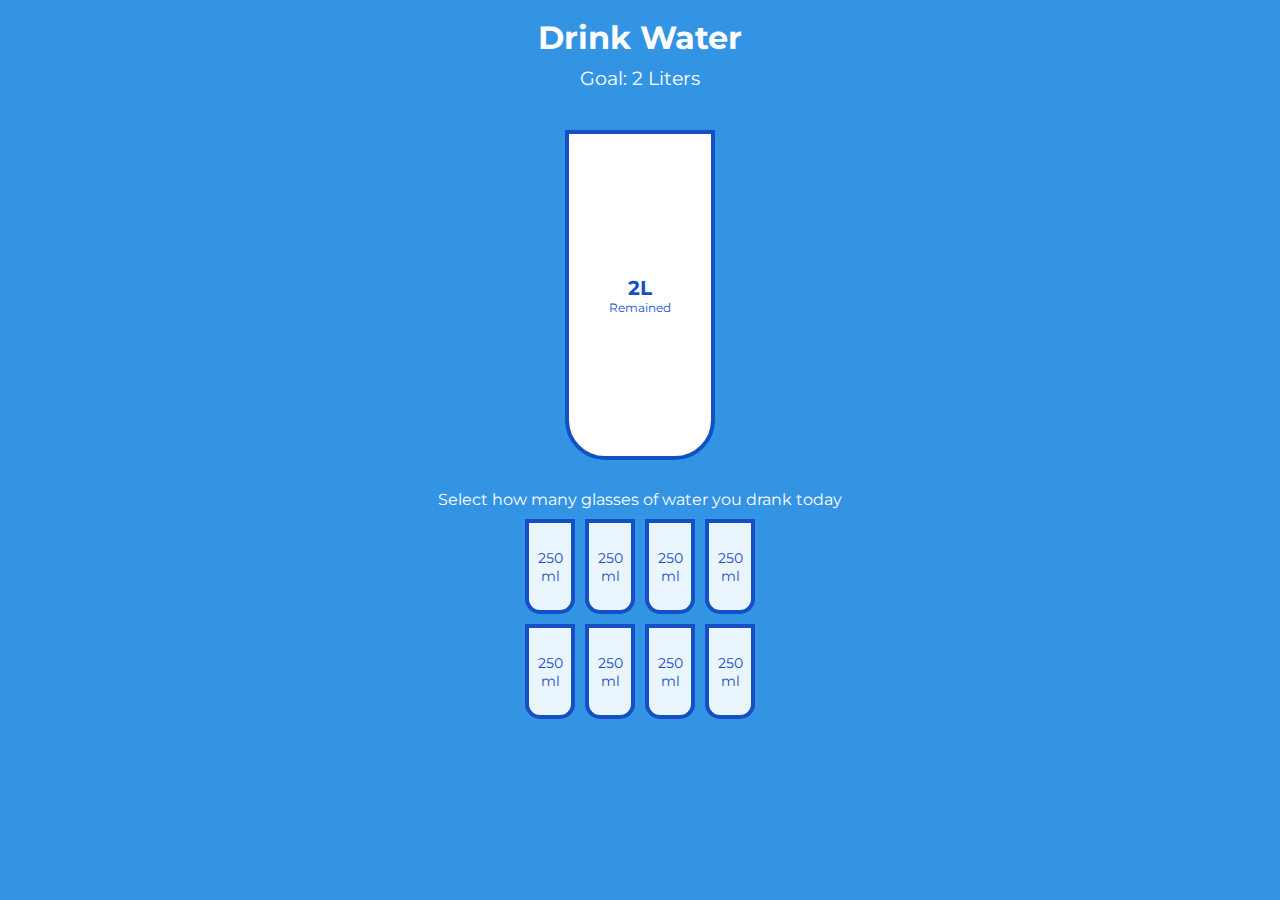
==== Drink Water/index.html @ d78c8288 "First Commit" ====
<!DOCTYPE html>
<html lang="en">
<head>
    <meta charset="UTF-8">
    <meta http-equiv="X-UA-Compatible" content="IE=edge">
    <meta name="viewport" content="width=device-width, initial-scale=1.0">
    <link rel = "stylesheet" href = "style.css"/>
    <title>Drink Water</title>
</head>
<body>
    <h1>Drink Water</h1>
    <h3>Goal: 2 Liters</h3>

    <div class="cup">
        <div class= "remained" id="remained">
            <span id="liters">2L</span>
            <small>Remained</small>
        </div>
        <div class="percentage" id="percentage"></div>
    </div>

    <p class="text">Select how many glasses of water you drank today</p> 
    <div class="cups">
        <div class="cup cup-small">250 ml</div>
        <div class="cup cup-small">250 ml</div>
        <div class="cup cup-small">250 ml</div>
        <div class="cup cup-small">250 ml</div>
        <div class="cup cup-small">250 ml</div>
        <div class="cup cup-small">250 ml</div>
        <div class="cup cup-small">250 ml</div>
        <div class="cup cup-small">250 ml</div>
    </div>            
    <script src = "script.js"></script>
</body>
</html>
---- Drink Water/style.css ----
@import url('https://fonts.googleapis.com/css2?family=Montserrat:400;600&display=swap');

:root{
    --border-color:#144fc6;
    --fill-color:#6ab3f8;
}


*{
    box-sizing: border-box;
}
body{
    background-color: #3494e4;
    color:white;
    font-family: 'Montserrat', sans-serif;
    display: flex;
    flex-direction: column;
    align-items: center;
    margin-bottom:40px;
}

h1{
    margin: 10px 0 0;
}

h3{
    font-weight: 400;
    margin: 10px 0;
}

.cup{
    background-color: white;
    border: 4px solid var(--border-color);
    color:var(--border-color);
    border-radius: 0 0 40px 40px;
    height: 330px;
    width:150px;
    margin: 30px 0;
    display: flex;
    flex-direction: column;
    overflow: hidden;
}

.cup.cup-small{
    width:50px;
    height:95px;
    border-radius: 0 0 15px 15px;
    background-color: rgba(255,255,255,0.9);
    cursor: pointer;
    font-size: 14px;
    align-items: center;
    justify-content: center;
    text-align: center;
    margin: 5px;
    transition: 0.3s ease;
}

.cup.cup-small.full{
    background-color: var(--fill-color);
    color:white;
}

.cups{
    display: flex;
    flex-wrap: wrap;
    width:280px;
    align-items: center;
    justify-content: center;
}

.remained{
    display: flex;
    align-items: center;
    justify-content: center;
    text-align: center;
    flex-direction: column;
    flex: 1;
    transition: 0.3s ease;
}

.remained span{
    font-size: 20px;
    font-weight: bold;
}

.remained small{
    font-size: 12px;
}

.percentage{
    background-color: var(--fill-color);
    display: flex;
    align-items: center;
    font-size: 30px;
    justify-content: center;
    font-weight: bold;
    height:0;
    transition: 0.3s ease;
}

.text{
    text-align: center;
    margin: 0 0 5px;
}
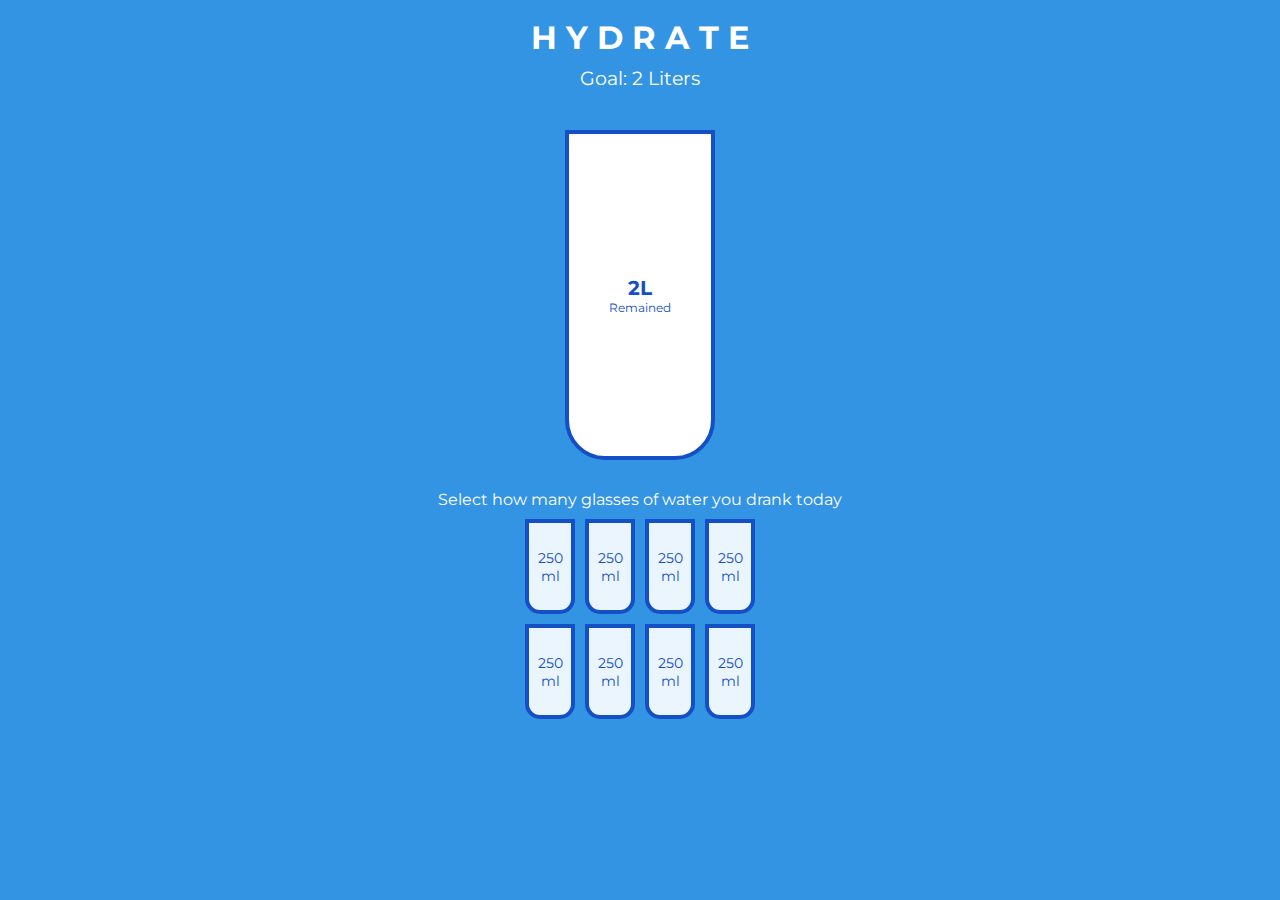
==== commit b3dafd95: "Updates to canvas and water demo" ====
--- a/Drink Water/index.html
+++ b/Drink Water/index.html
@@ -8,7 +8,7 @@
     <title>Drink Water</title>
 </head>
 <body>
-    <h1>Drink Water</h1>
+    <h1>H Y D R A T E</h1>
     <h3>Goal: 2 Liters</h3>
 
     <div class="cup">
